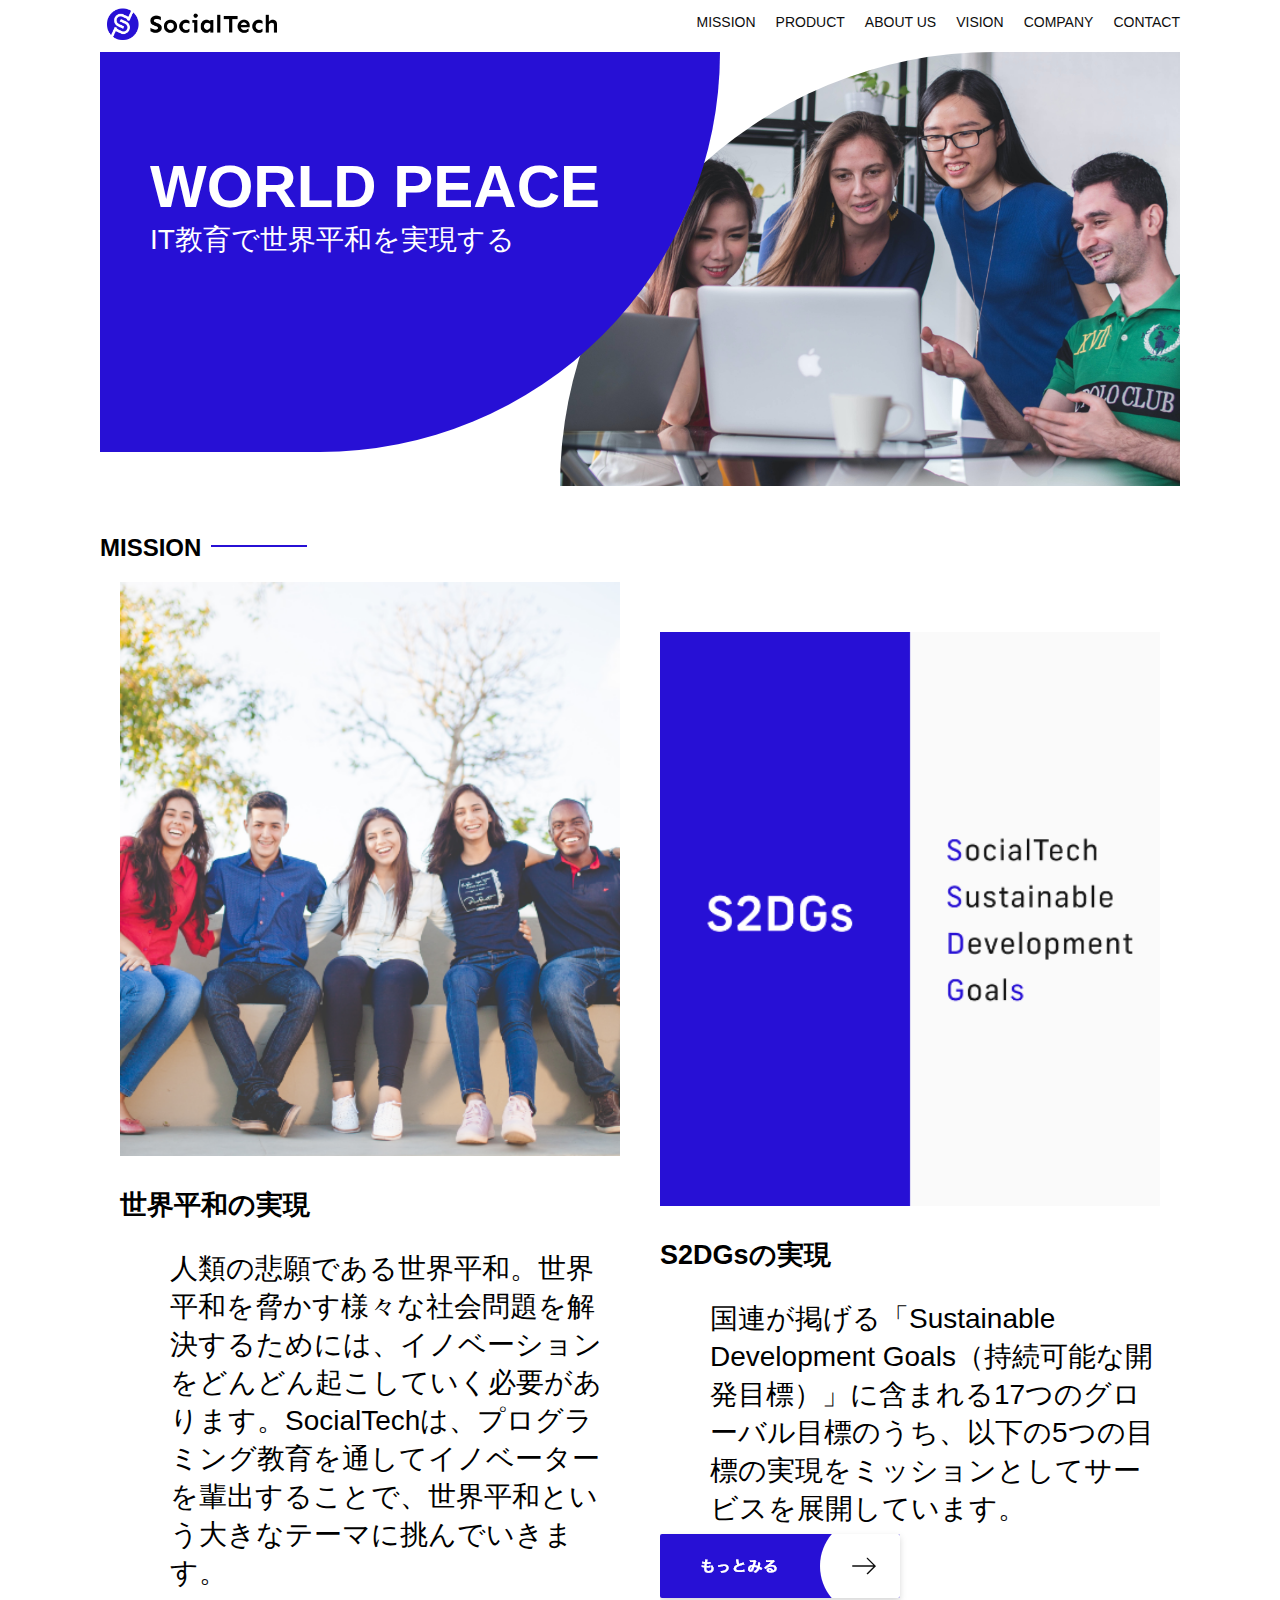
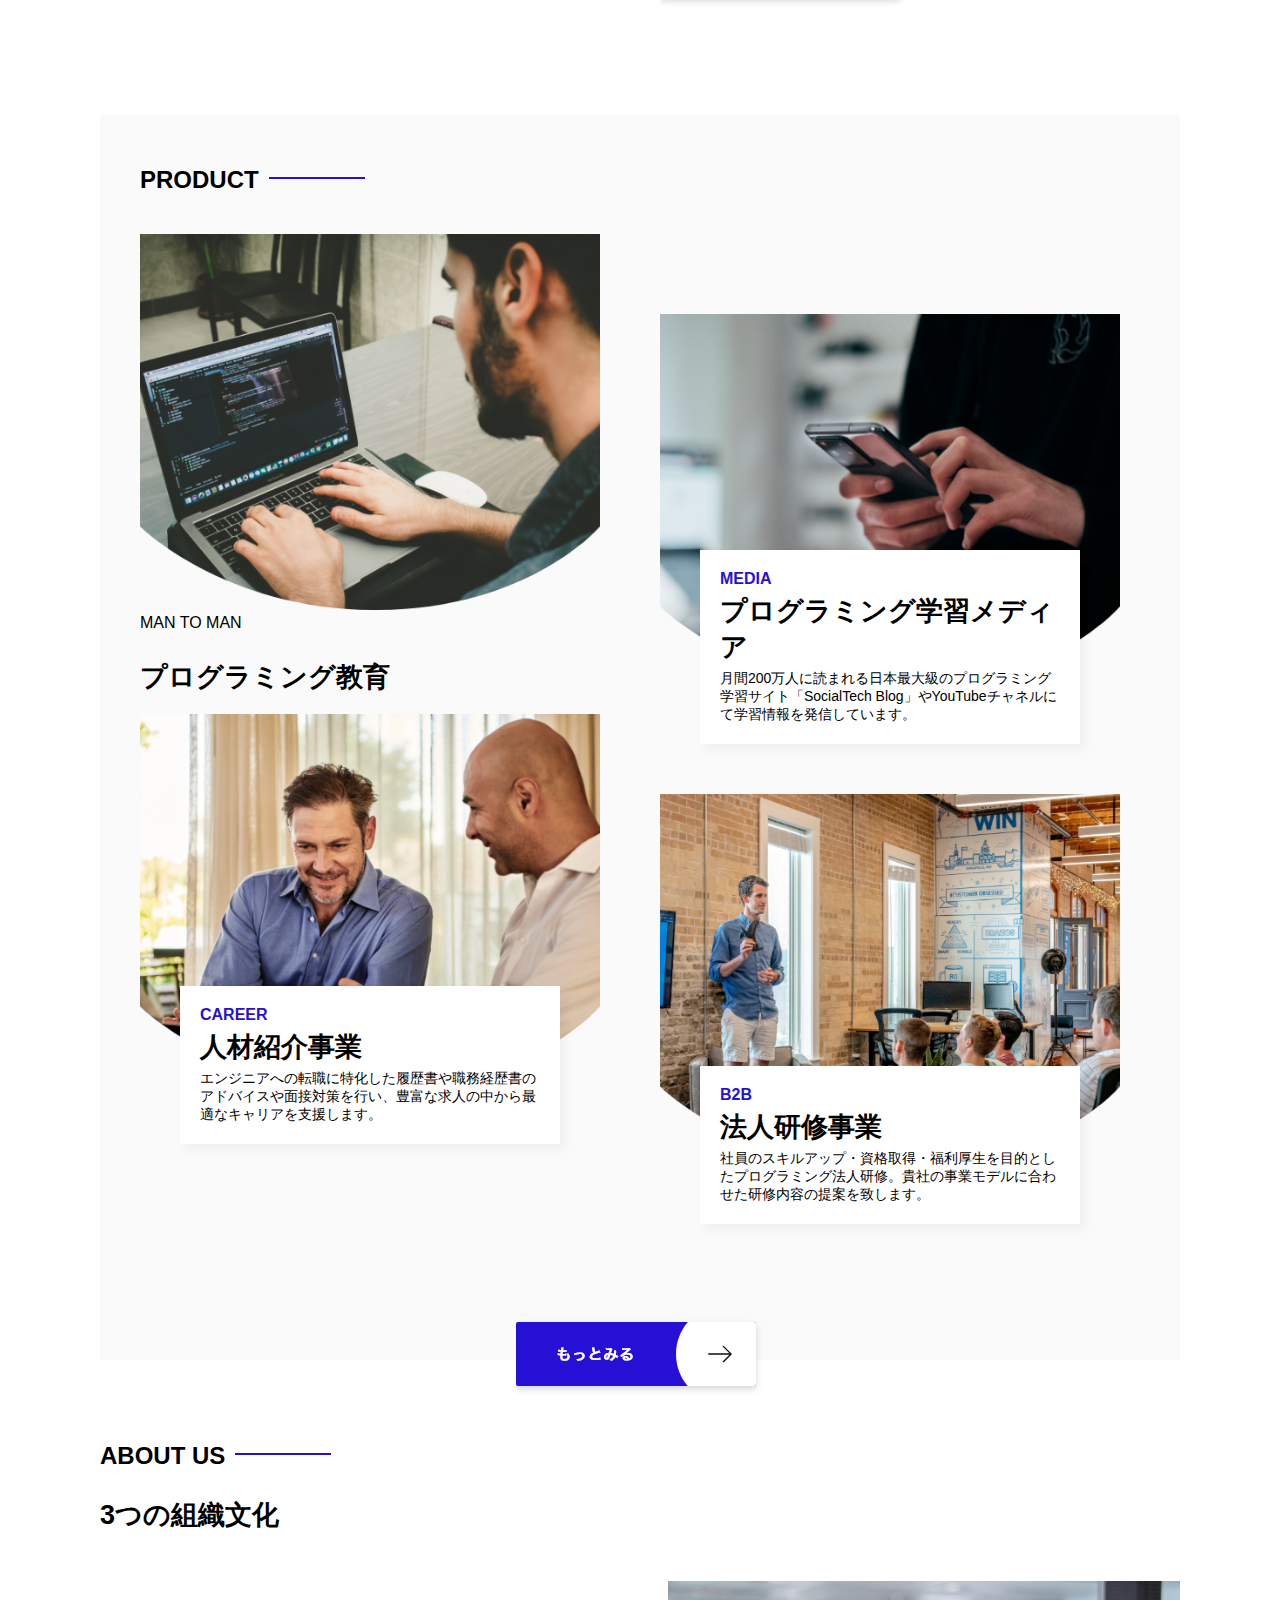
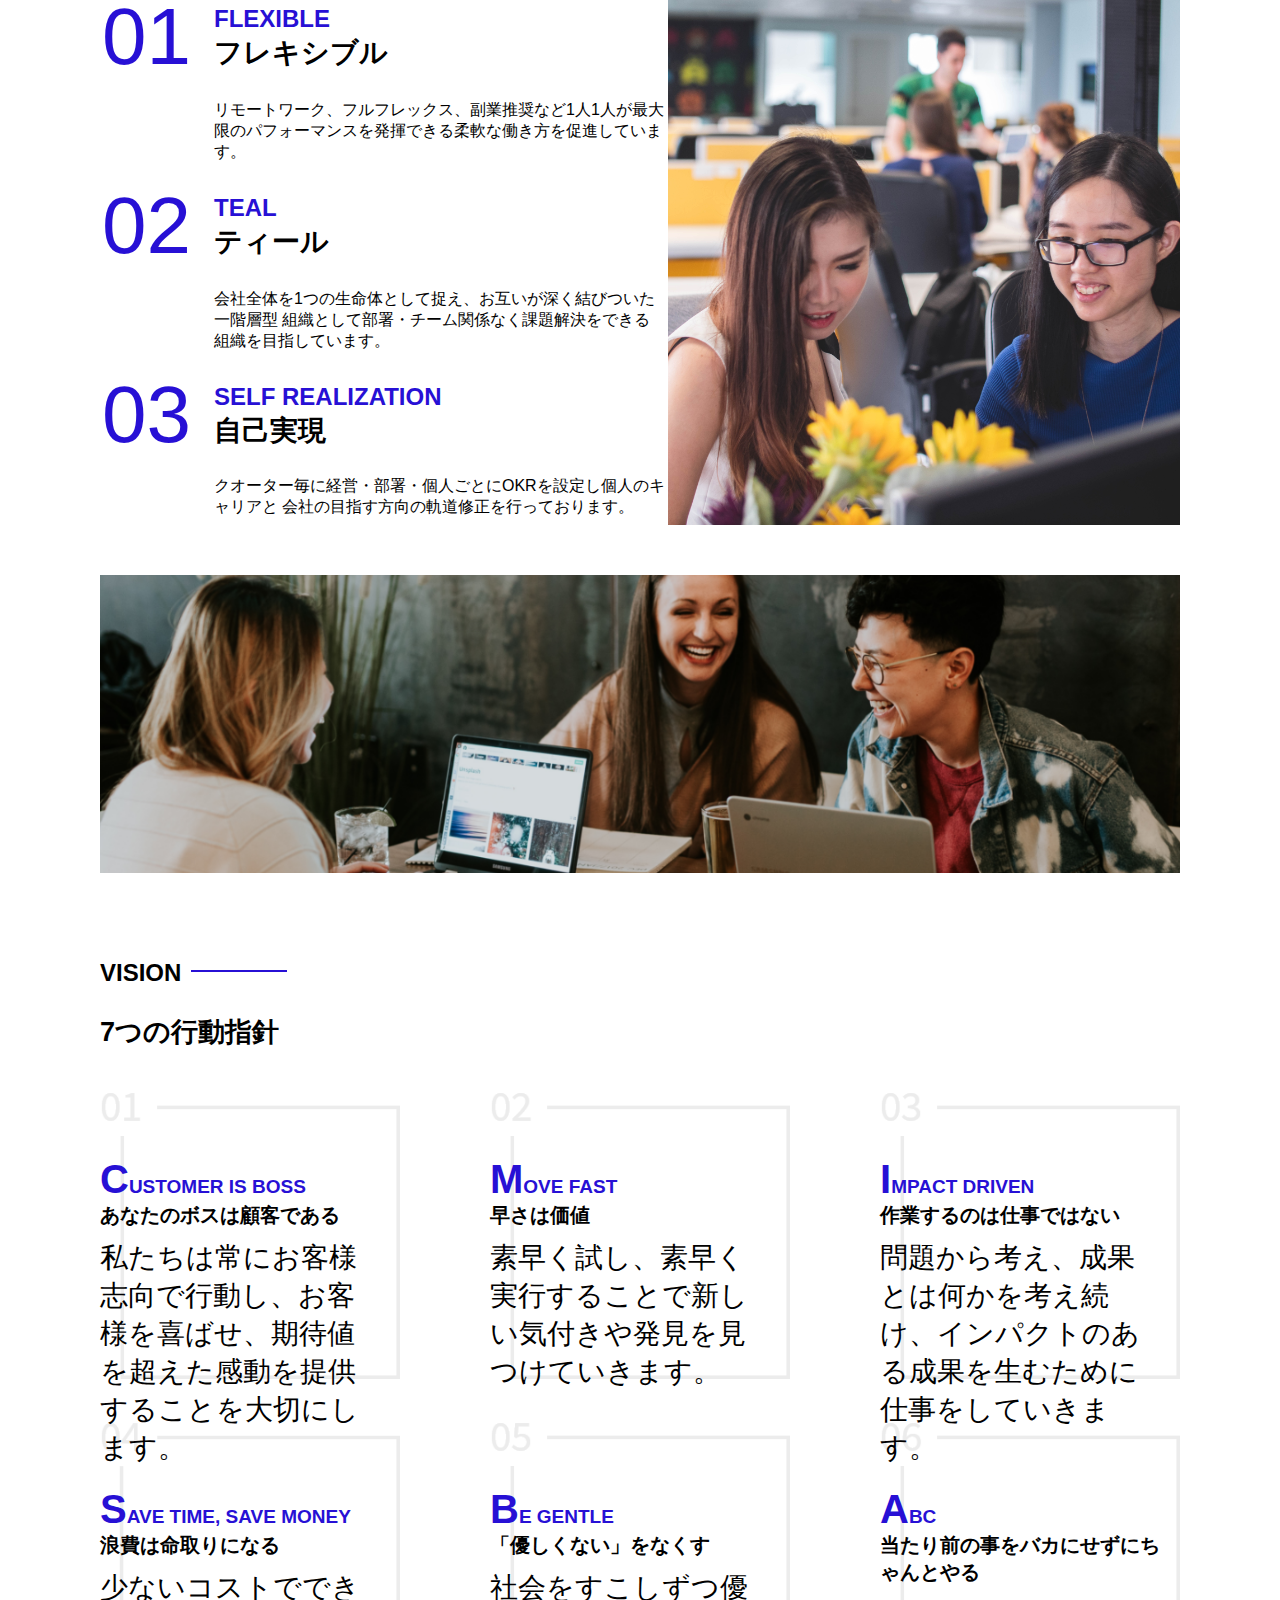
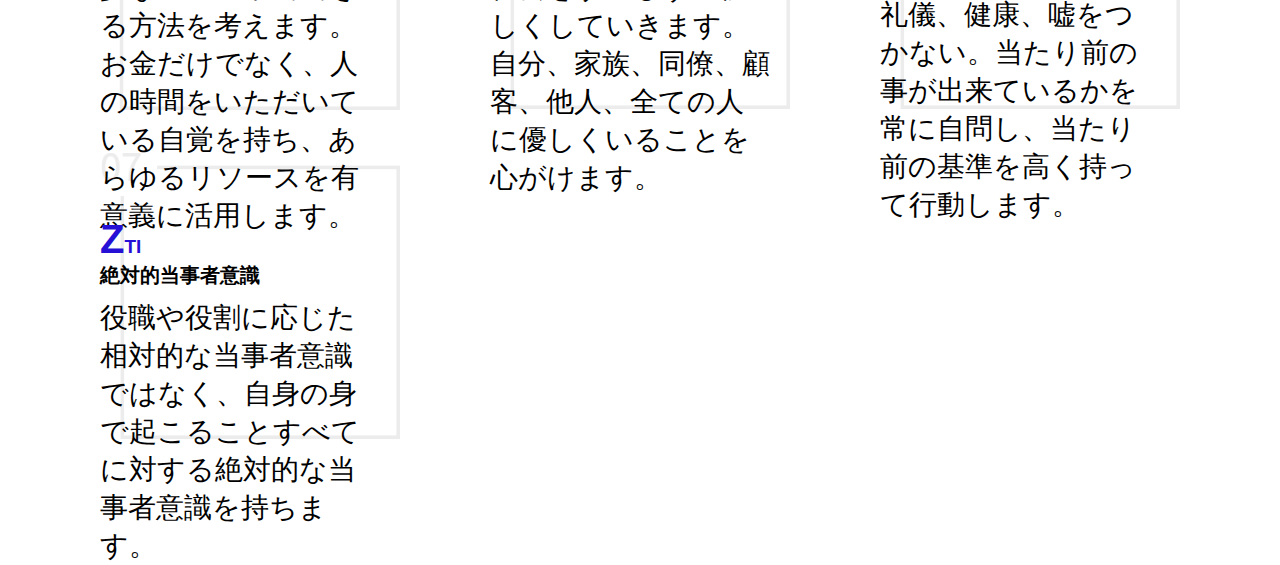
==== socialtech/index.html @ c63f0fc9 "Social Tech" ====
<!DOCTYPE html>
<html lang="en">
<head>
  <meta charset="UTF-8">
  <meta name="viewport" content="width=device-width, initial-scale=1.0">
  <meta name="description" content="SocialTechはEdTech業界のリーディングカンパニーを目指します。">
  <link rel="stylesheet" href="style.css">
  <title>SocialTech</title>
</head>

<body>
  <header>
    <a href="index.html" id="logo">
      <img src="images/logo.png" alt="トップページに戻る">
    </a>

    <nav id="nav-pc">
      <ul>
        <li><a href="mission.html">MISSION</a></li>
        <li><a href="product.html">PRODUCT</a></li>
        <li><a href="index.html#aboutus">ABOUT US</a></li>
        <li><a href="index.html#vision">VISION</a></li>
        <li><a href="index.html#company">COMPANY</a></li>
        <li><a href="index.html#contact">CONTACT</a></li>
      </ul>
    </nav>
  </header>


  <main>
    <article>

      <!-- main visual -->
      <section id="main-visual">
        <div id="main-message">
          <h1>WORLD PEACE</h1>
          <p>IT教育で世界平和を実現する</p>
        </div>
        <img src="images/index/index-main.png" alt="PCの周りに集まる多国籍の仲間たち">
      </section>
   
     <!-- MISSION -->
  <section id="mission">
    <h2 class="index-h2">MISSION</h2>
    <div id="mission-flex">

      <div>
        <img id="mission-photo" src="images/index/index-mission.png" alt="屋外のベンチで写真を撮影する多国籍の仲間たち">
        <h3>世界平和の実現</h3>
      <p>
        人類の悲願である世界平和。世界平和を脅かす様々な社会問題を解決するためには、イノベーションをどんどん起こしていく必要があります。SocialTechは、プログラミング教育を通してイノベーターを輩出することで、世界平和という大きなテーマに挑んでいきます。
      </p>
      </div>

      <div>
      <img id="s2dgs" src="images/index/s2dgs.png" alt="S2DGs">
      <h3>S2DGsの実現</h3>
      <p>
        国連が掲げる「Sustainable Development Goals（持続可能な開発目標）」に含まれる17つのグローバル目標のうち、以下の5つの目標の実現をミッションとしてサービスを展開しています。
      </p>
        <a href="mission.html">
        <img src="images/button-more.png" alt"もっとみる">
      </a>
      </div>
    </div>
  </section>


     <!-- product -->
  <section id="product">
    <h2 class="index-h2">PRODUCT</h2>
    <div class="product-flex">

      <div id="product-left"> 
        <div>
          <img class="product-photo" src="images/index/index-mantoman.png" alt="PCでコードを書く男性">
          <div class="propduct-explain">
            <span>MAN TO MAN</span>
            <h3>プログラミング教育</h3>
            <p>2013年より日本で唯一の専属講師によるマンツーマンのプログラミングレッスンを開始。AI/人工知能やウェブデザインの学習も可能です。</p>
          </div>
        </div>

        <div>
          <img class="product-photo" src="images/index/index-career.png" alt"笑顔で話し合う2人の男性">
          <div class="product-explain">
            <span>CAREER</span>
            <h3>人材紹介事業</h3>
            <p>エンジニアへの転職に特化した履歴書や職務経歴書のアドバイスや面接対策を行い、豊富な求人の中から最適なキャリアを支援します。</p>

          </div>
        </div>
      </div>


      <div id="product-right">
        <div>
          <img class="product-photo" src="images/index/index-media.png" alt="スマートフォンを操作する人">
          <div class="product-explain">
            <span>MEDIA</span>
            <h3>プログラミング学習メディア</h3>
            <p>月間200万人に読まれる日本最大級のプログラミング学習サイト「SocialTech Blog」やYouTubeチャネルにて学習情報を発信しています。</p>
          </div>
        </div>

        <div>
          <img class="product-photo" src="images/index/index-b2b.png" alt="講演中の男性">
          <div class="product-explain">
            <span>B2B</span>
            <h3>法人研修事業</h3>
            <p>社員のスキルアップ・資格取得・福利厚生を目的としたプログラミング法人研修。貴社の事業モデルに合わせた研修内容の提案を致します。</p>
          </div>
        </div>
      </div>

    </div>  

    <div id="product-more">
        <a href="product.html">
         <img src="images/button-more.png" alt="もっとみる">
        </a>
    </div>
      
  </section>

  <!-- About US-->
  <section id="aboutus">
    <h2 class="index-h2">ABOUT US</h2>
    <h3>3つの組織文化</h3>
　　<div>
  <table class="culture-table">

  <!-- 01 -->
    <tr>
      <td class="culture-num">01</td>
      <th><span class="culture-en">FLEXIBLE</span><br>フレキシブル</th>
    </tr>
    <tr>
    <td>
      <!-- 空白のセル　-->
    </td>
    <td class="culture-description">リモートワーク、フルフレックス、副業推奨など1人1人が最大限のパフォーマンスを発揮できる柔軟な働き方を促進しています。</td>
   </tr>
  
   <!-- 02 -->
   <tr>
    <td class="culture-num">02</td>
    <th><span class="culture-en">TEAL</span><br>ティール</th>
  </tr>
  <tr>
  <td>
    <!-- 空白のセル　-->
  </td>
  <td class="culture-description">会社全体を1つの生命体として捉え、お互いが深く結びついた一階層型 組織として部署・チーム関係なく課題解決をできる組織を目指しています。</td>
 </tr>

  <!-- 03 -->
  <tr>
    <td class="culture-num">03</td>
    <th><span class="culture-en">SELF REALIZATION</span><br>自己実現</th>
  </tr>
  <tr>
  <td>
    <!-- 空白のセル　-->
  </td>
  <td class="culture-description">クオーター毎に経営・部署・個人ごとにOKRを設定し個人のキャリアと 会社の目指す方向の軌道修正を行っております。</td>
 </tr>
</table>
<img class="culture-img" src="images/index/index-aboutus1.png" alt="笑顔で話し合う2人の女性">
</div>
<img class="culture-img2" src="images/index/index-aboutus2.png" alt="笑顔で話し合う3人の男女">
  </section>

  <!-- vision -->
  <section id="vision">
          <h2 class="index-h2">VISION</h2>
          <h3>7つの行動指針</h3>
          <div>
            <div class="vision-box">
              <img src="images/index/vision-01.png" alt="01">
              <div>
                <h4>CUSTOMER IS BOSS</h4>
                <h5>あなたのボスは顧客である</h5>
                <p>私たちは常にお客様志向で行動し、お客様を喜ばせ、期待値を超えた感動を提供することを大切にします。</p>
              </div>
            </div>
              <div class="vision-box">
               <img src="images/index/vision-02.png" alt="02">
               <div>
                 <h4>MOVE FAST</h4>
                 <h5>早さは価値</h5>
                 <p>素早く試し、素早く実行することで新しい気付きや発見を見つけていきます。</p>
               </div>
             </div>
             <div class="vision-box">
               <img src="images/index/vision-03.png" alt="03">
               <div>
                 <h4>IMPACT DRIVEN</h4>
                 <h5>作業するのは仕事ではない</h5>
                 <p>問題から考え、成果とは何かを考え続け、インパクトのある成果を生むために仕事をしていきます。</p>
               </div>
             </div>
             <div class="vision-box">
               <img src="images/index//vision-04.png" alt="04">
               <div>
                 <h4>SAVE TIME, SAVE MONEY</h4>
                 <h5>浪費は命取りになる</h5>
                 <p>少ないコストでできる方法を考えます。お金だけでなく、人の時間をいただいている自覚を持ち、あらゆるリソースを有意義に活用します。</p>
               </div>
             </div>
             <div class="vision-box">
               <img src="images/index/vision-05.png" alt="05">
               <div>
                 <h4>BE GENTLE</h4>
                 <h5>「優しくない」をなくす</h5>
                 <p>社会をすこしずつ優しくしていきます。自分、家族、同僚、顧客、他人、全ての人に優しくいることを心がけます。</p>
               </div>
             </div>
             <div class="vision-box">
               <img src="images/index/vision-06.png" alt="06">
               <div>
                 <h4>ABC</h4>
                 <h5>当たり前の事をバカにせずにちゃんとやる</h5>
                 <p>礼儀、健康、嘘をつかない。当たり前の事が出来ているかを常に自問し、当たり前の基準を高く持って行動します。</p>
               </div>
             </div>
             <div class="vision-box">
               <img src="images/index/vision-07.png" alt="07">
               <div>
                 <h4>ZTI</h4>
                 <h5>絶対的当事者意識</h5>
                 <p>役職や役割に応じた相対的な当事者意識ではなく、自身の身で起こることすべてに対する絶対的な当事者意識を持ちます。</p>
               </div>
             </div>
        </div>
      </section>





  
    </article>
 </main>

  
</body>
</html>
---- socialtech/style.css ----
{
  box-sizing:border-box;
}

p{
  font-size: 15px;
}

body{
  max-width: 1080px;
  margin:0 auto 0 auto;
  font-family: "Source Sans Pro","Hiragino Kaku Gothic ProN",Meiryo,Arial,snans-serif;
}

header{
  display: flex;
  justify-content: space-between;
}

#nav-pc{
  font-size: 14px;
}

#nav-pc ul{
  display: flex;
  padding-left: 0;
}

#nav-pc li{
  list-style: none;
}

#nav-pc a{
  text-decoration: none;
  margin-left: 20px;
  color: #0d0d0d;
}

#nav-pc a:hover{
  text-decoration: underline;
}

#main-visual{
  position:relative;
  height: 400px;
}

#main-message{
  position:absolute;
  top:0;
  left:0;
  background-color: #2710d5;
  color: #ffffff;
  border-radius:0 0 476px 0;
  max-width:620px;
  width:100%;
  height: 100%;
  z-index: 11;
}

#main-message > h1{
  font-size:60px;
  margin:100px 10px 0px 50px;
}

p{
  font-size: 28px;
  margin:0 0 0 50px;
}

#main-visual > img{
  max-width: 620px;
  border-radius:476px 0 0 0 ;
  position:absolute;
  top:0;
  right: 0;
  z-index: 10;
}

h2{
  margin: 40px 0 0 0;
}

h2::after{
  content: url("images/line.png");
  margin-left:10px;
}

h3{
  font-size: 27px;
}

#mission{
  margin: 80px auto 80px auto;
}

#mission-flex{
  display: flex;
}

#mission-flex > div{
  width: 50%;
  margin: 20px;
}

#mission-photo{
  width: 100%;
}

#s2dgs{
  margin-top: 50px;
  width: 100%;
}

#product{
  background-color: #fafafa;
  margin: 80px 0 80px 0;
  padding: 10px 40px 0px 40px;
}

#product .product-flex{
  margin-top: 40px;
  display: flex;
}

#product-left{
  width: 50%;
  margin-right: 20px;
}

#product-right{
  width: 50%;
  margin-left: 20px;
  margin-top: 80px;
}

#product-left > div{
  position:relative;
  height: 480px;
  margin-right: 20px;
}

#product-right > div{
  position:relative;
  height: 480px;
  margin-right: 20px;
}

.product-photo{
  width: 100%;
}

.product-explain{
  background-color: #ffffff;
  position: absolute;
  left:0;
  bottom: 50px;
  margin:0 40px 0 40px;
  padding: 20px;
  box-shadow:5px 5px 10px rgba(0,0,0,0.05);
}

.product-explain > span{
color:#2710d5;
font-weight: bold;
font-size: 16px;
margin: 0;
}

.product-explain > h3{
  margin:5px 0 5px 0;
}

.product-explain > p{
  font-size: 14px;
  margin: 0;
}

#product-more{
  text-align: center;
}

#product-more a{
  position:relative;
  bottom: -42px;
}


#aboutus{
  margin:80px auto;
}

#aboutus > div{
  display:flex;
}

.culture-img{
  width: 50%;
  align-self: flex-start;
}

.culture-img2{
  margin-top: 50px;
  width: 100%;
}

.culture-num{
  font-size: 80px;
  color:#2710d5;
  padding: 0 20px 0 0;
}

.culture-table th{
  text-align: left;
  font-size: 28px;
  font-weight: bold;
}

.culture-en{
  color: #2710d5;
  font-size: 24px;
}

.culture-description{
  margin: 0;
}

#vision{
  margin: 80px auto 80px auto;
}

#vision > div {
  display: flex;
  justify-content: space-between;
  flex-wrap: wrap;
}

.vision-box {
  width: 300px;
  height: 300px;
  margin-bottom: 30px;
  position: relative;
}

.vision-box > img {
  width: 100%;
  position: relative;
  z-index: 30;
}

.vision-box > div {
  position: absolute;
  top:0;
  left:0;
  z-index: 31;
  margin-right: 20px;
}

.vision-box > div > h4 {
  color: #2710d5;
  font-size: 19px;
  margin: 80px 0 0 0;
}

.vision-box > div > h4::first-letter{
  font-size: 40px;
}

.vision-box > div >h5 {
  font-size: 20px;
  margin: 0 0 0 0;
}

.vision-box > div > p{
  margin: 10px 0 0 0;
}
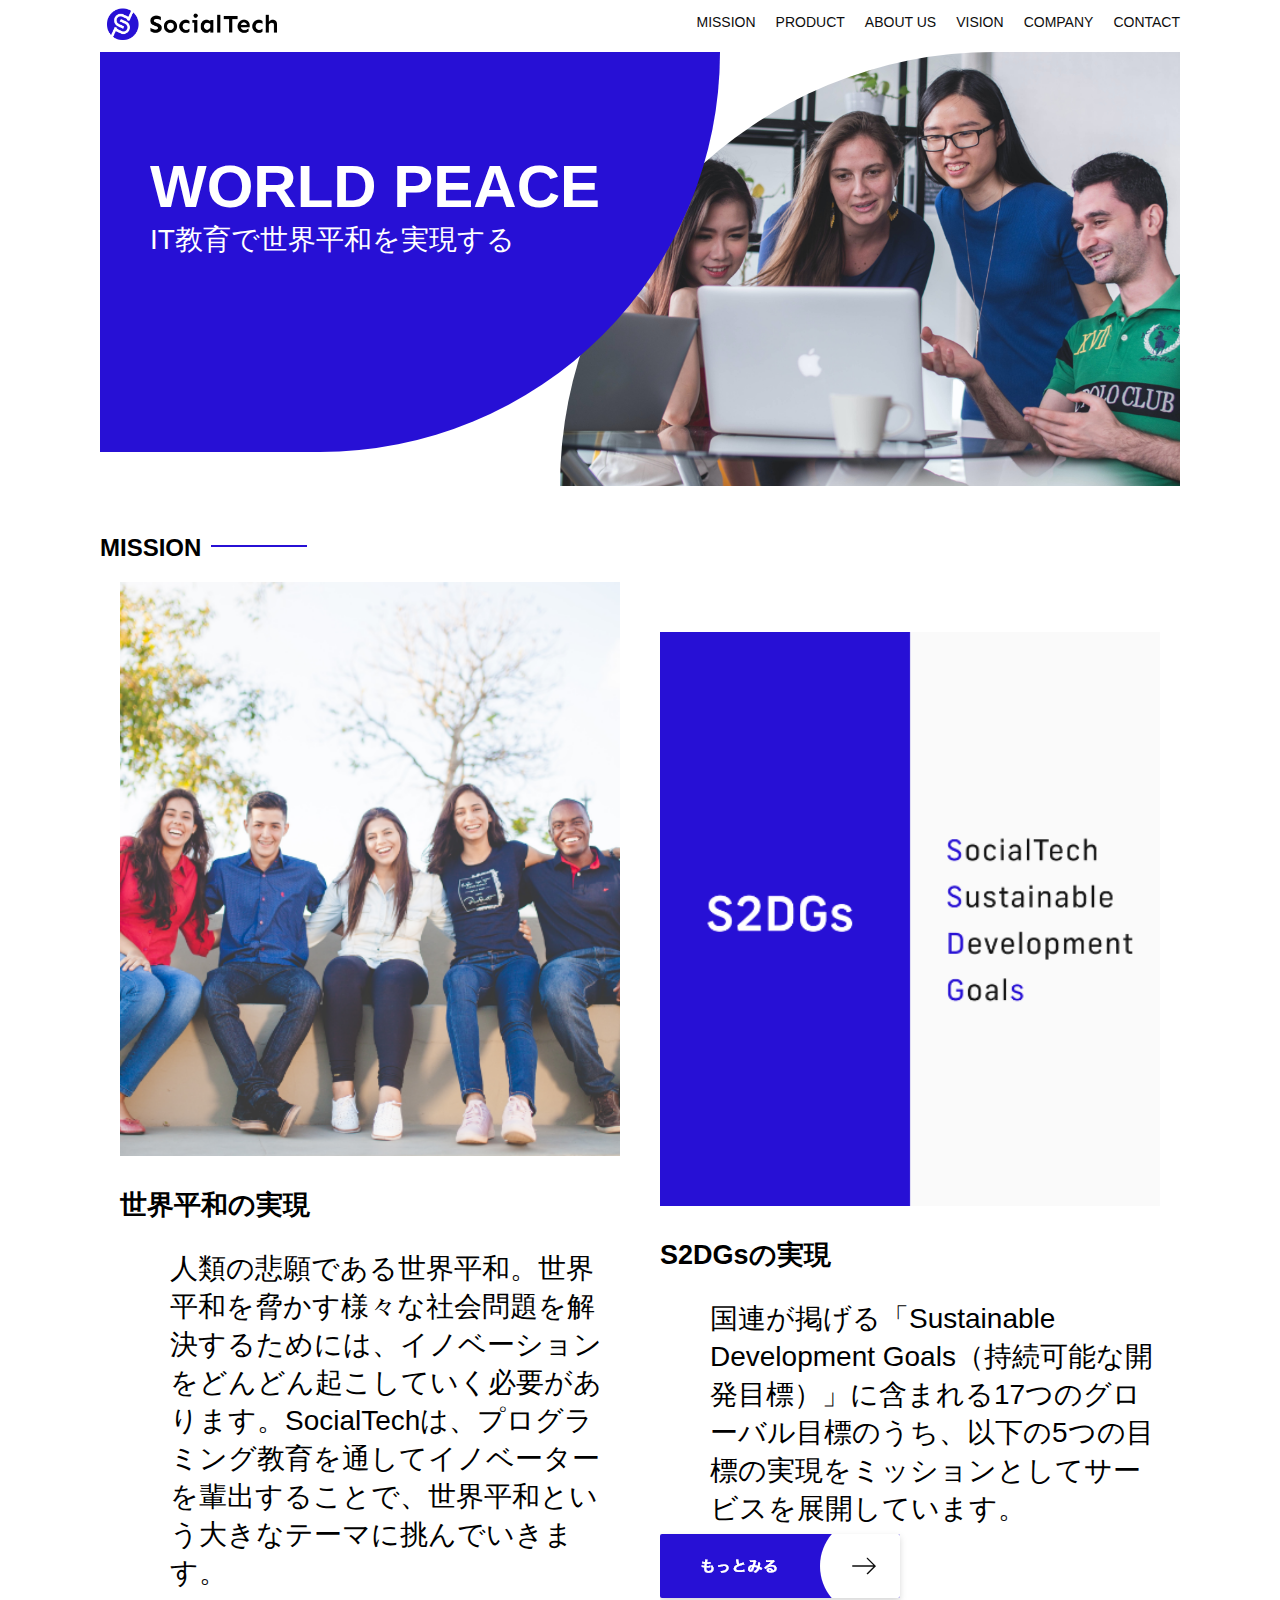
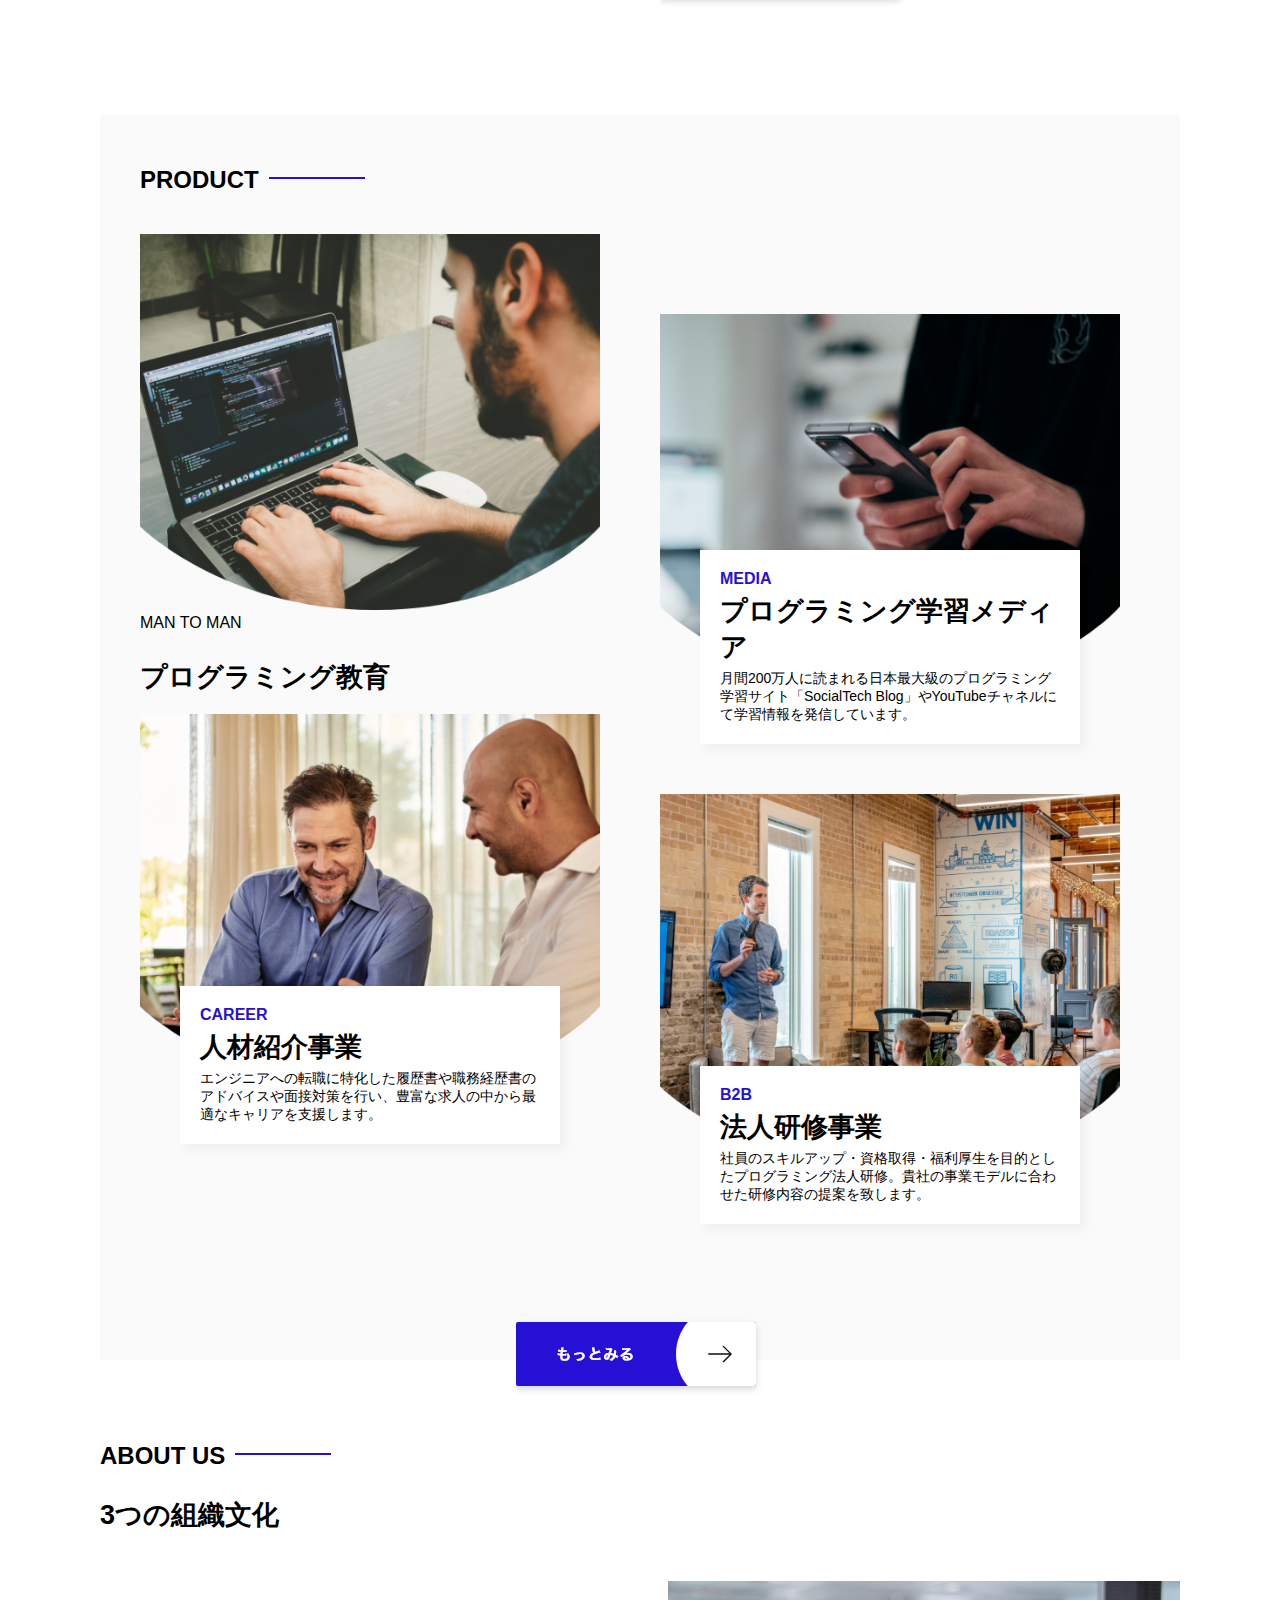
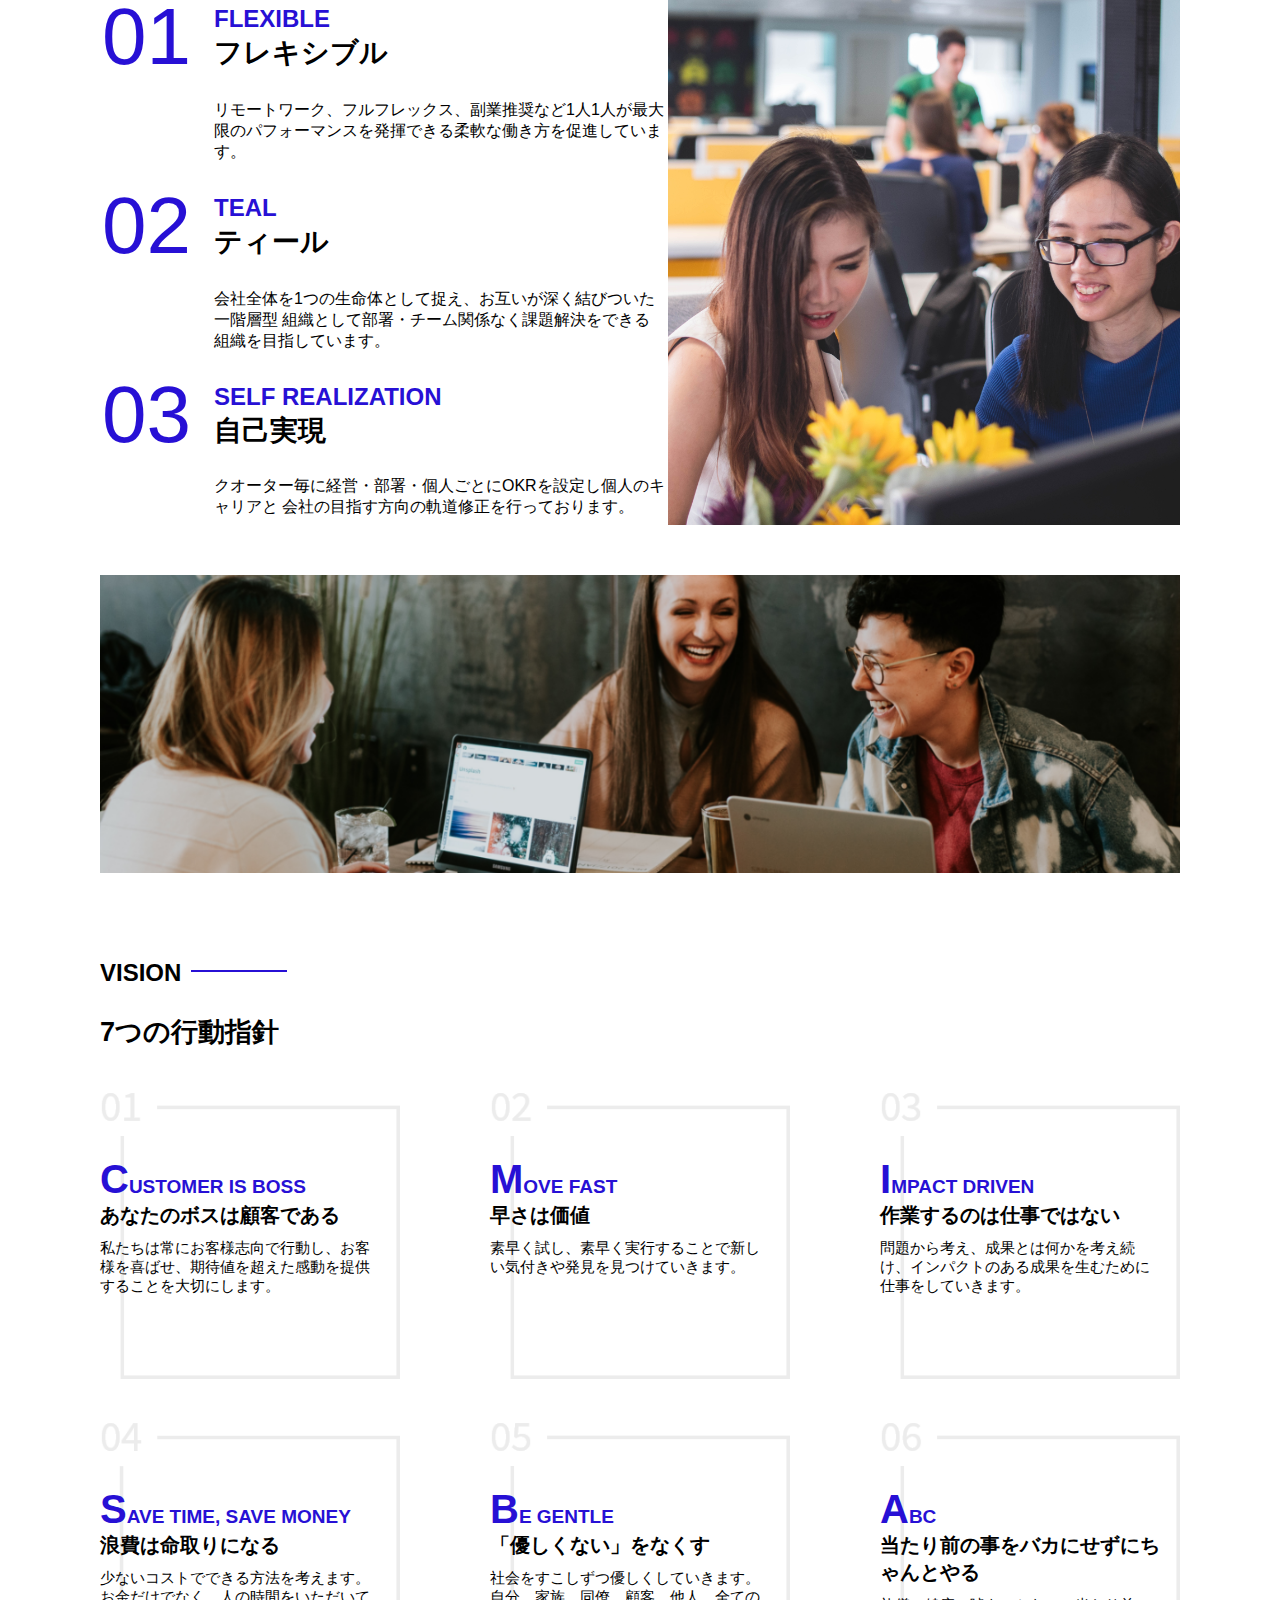
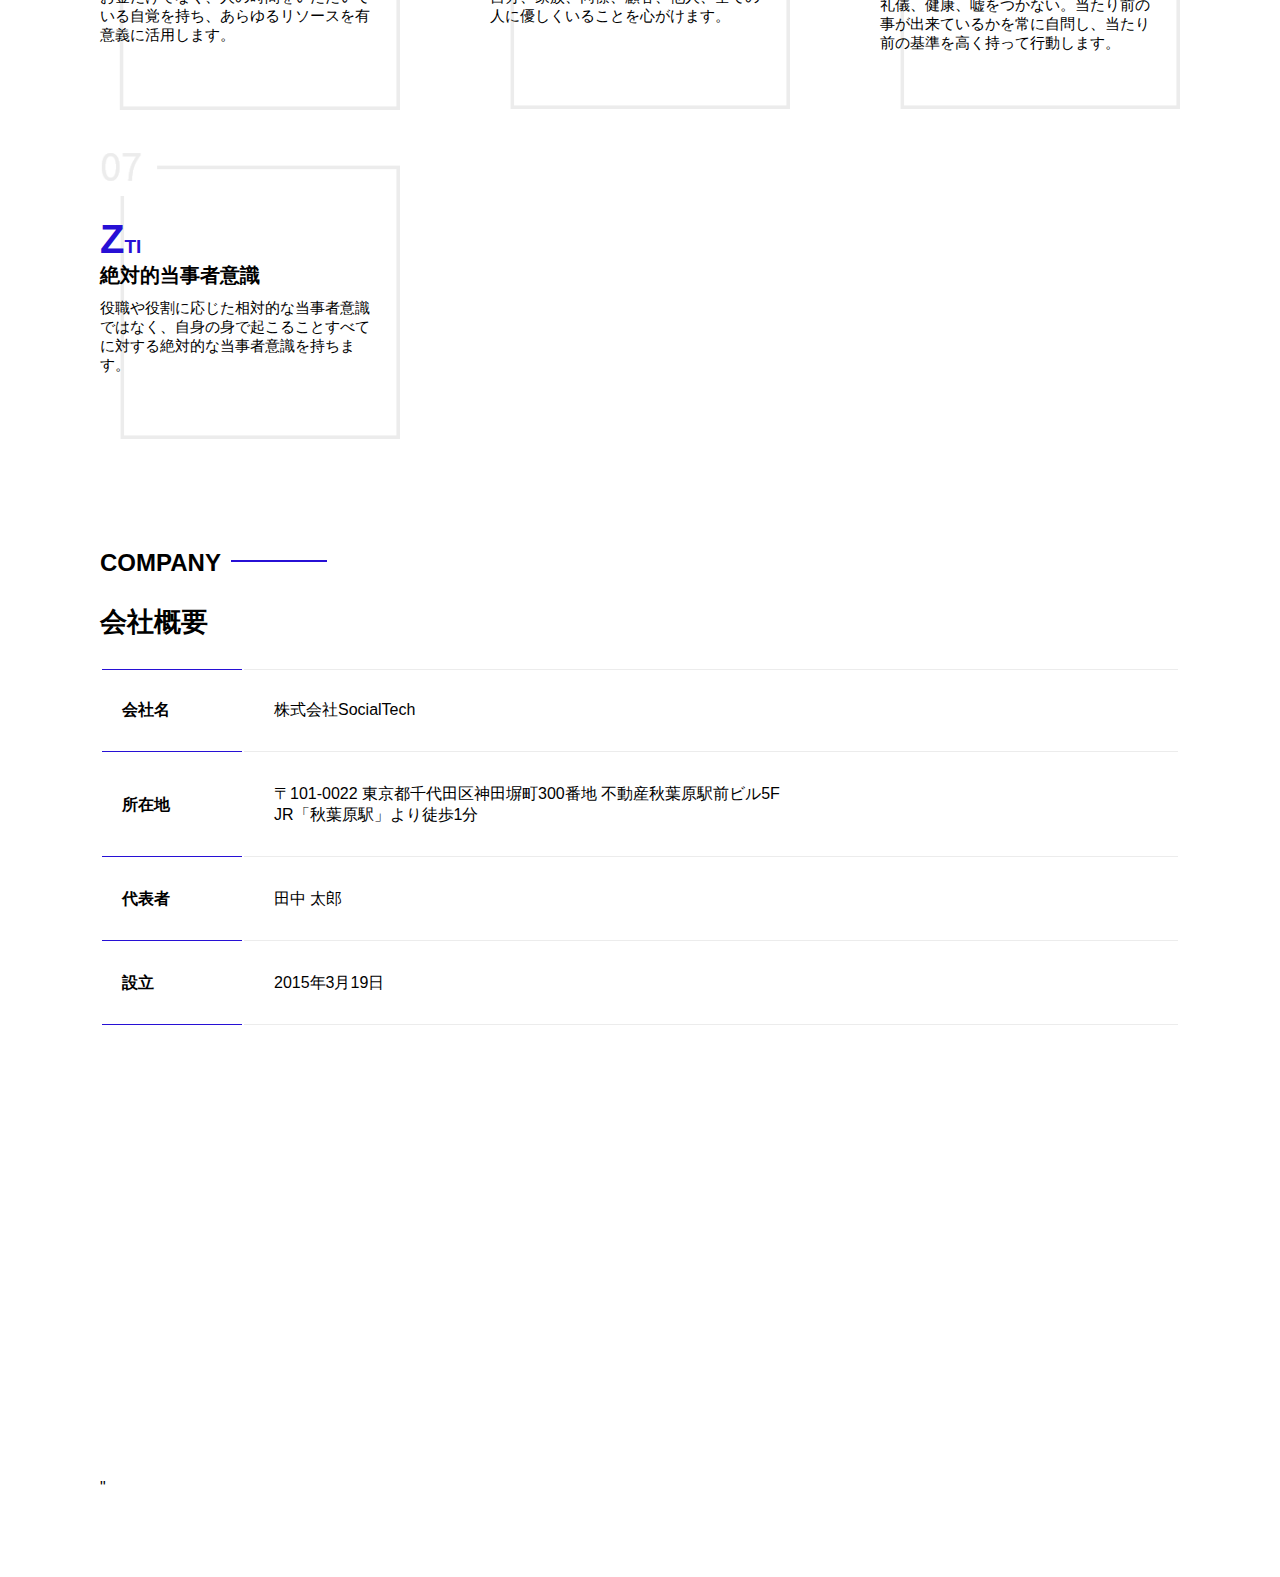
==== commit 6c0e175a: "SocialTech" ====
--- a/socialtech/index.html
+++ b/socialtech/index.html
@@ -235,6 +235,35 @@
         </div>
       </section>
 
+      <!-- COMPANY -->
+       <section id="company">
+        <h2 class="index-h2">COMPANY</h2>
+        <h3>会社概要</h3>
+
+        <table id="company-table">
+          <tr>
+            <th class="tableheader tableheader-first">会社名</th>
+            <td class="cell cell-first">株式会社SocialTech</td>
+          </tr>
+
+          <tr>
+            <th class="tableheader">所在地</th>
+            <td class="cell">〒101-0022 東京都千代田区神田塀町300番地 不動産秋葉原駅前ビル5F<br>JR「秋葉原駅」より徒歩1分</td>
+          </tr>
+
+          <tr>
+            <th class="tableheader">代表者</th>
+            <td class="cell">田中 太郎</td>
+          </tr>
+
+          <tr>
+            <th class="tableheader">設立</th>
+            <td class="cell">2015年3月19日</td>
+          </tr>
+        </table>
+
+        <iframe src="https://www.google.com/maps/embed?pb=!1m18!1m12!1m3!1d12960.275487385223!2d139.76435285768054!3d35.69992276129566!2m3!1f0!2f0!3f0!3m2!1i1024!2i768!4f13.1!3m3!1m2!1s0x60188fee13660e23%3A0x77137876edf742ac!2z5L2P5Y-L5LiN5YuV55Sj56eL6JGJ5Y6f6aeF5YmN44OT44Or!5e0!3m2!1sja!2sjp!4v1742176232078!5m2!1sja!2sjp" width="600" height="450" style="border:0;" allowfullscreen="" loading="lazy" referrerpolicy="no-referrer-when-downgrade"></iframe>"
+        </section>
 
 
 
--- a/socialtech/style.css
+++ b/socialtech/style.css
@@ -262,7 +262,7 @@
   margin: 80px 0 0 0;
 }
 
-.vision-box > div > h4::first-letter{
+.vision-box > div > h4::first-letter {
   font-size: 40px;
 }
 
@@ -273,4 +273,46 @@
 
 .vision-box > div > p{
   margin: 10px 0 0 0;
+  font-size: 15px;
+}
+
+#company{
+  margin: 80px auto 80px auto;
+}
+
+#company-table{
+  width: 100%;
+}
+
+.tableheader{
+  text-align: left;
+  padding: 20px;
+  border-bottom-color: #2710d5;
+  border-bottom-width: 1px;
+  border-bottom-style: solid;
+  width: 100px;
+}
+
+.tableheader-first{
+  border-top-color: #2710d5;
+  border-top-width: 1px;
+  border-top-style: solid;
+}
+.cell{
+padding: 30px;
+border-bottom-width: 1px;
+border-block-color: #ececec;
+border-bottom-style: solid;
+}
+
+.cell-first{
+  border-top-color: #ececec;
+  border-top-width: 1px;
+  border-top-style: solid;
+}
+
+#company > iframe{
+  width: 100%;
+  height: 368px;
+  margin: 40px;
 }